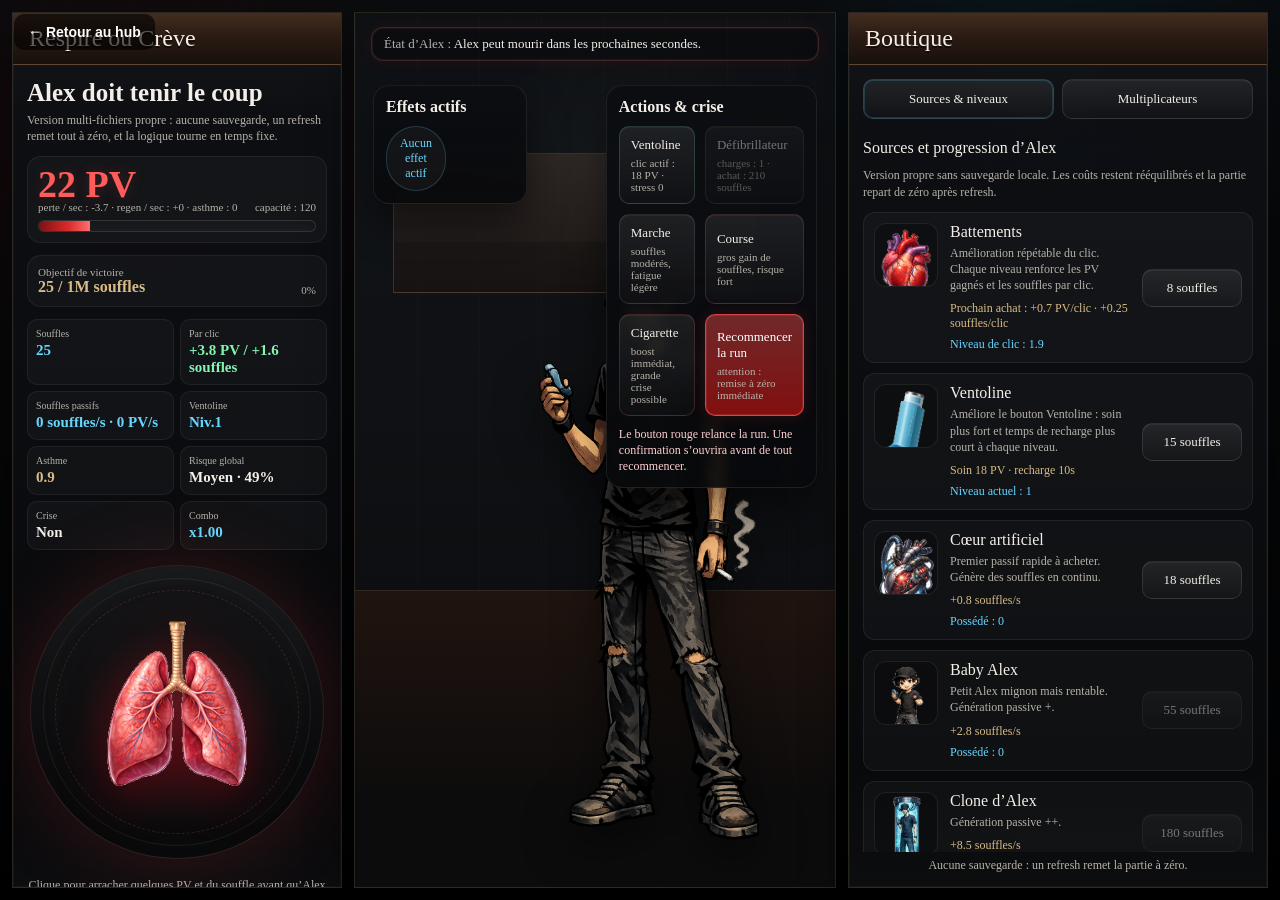
==== Alexouu/index.html @ d7e81167 "first commit" ====
<!DOCTYPE html>
<html lang="fr">
<head>
<meta charset="UTF-8" />
<meta name="viewport" content="width=device-width, initial-scale=1.0" />
<title>Respire ou Crève — Alex Clicker</title>
<link rel="stylesheet" href="styles.css" />
</head>
<body>
<audio id="bgMusic" src="assets/Alexidle.wav" loop preload="auto"></audio>
<div id="finalVideoOverlay" aria-hidden="true">
  <video id="finalVideo" preload="auto" playsinline src="assets/finale.mp4"></video>
  <div id="finalVideoText">omg t tro bo</div>
</div>
<div id="game">
  <section class="panel left">
    <div class="wood">Respire ou Crève</div>
    <div class="stats">
      <div class="title">
        <h1>Alex doit tenir le coup</h1>
        <div class="sub">Version multi-fichiers propre : aucune sauvegarde, un refresh remet tout à zéro, et la logique tourne en temps fixe.</div>
      </div>
      <div class="card" id="hpCard">
        <div class="hp-top">
          <div>
            <div class="hp-num" id="hpText">12 PV</div>
            <div class="small" id="drainText">perte / sec : -3.5</div>
          </div>
          <div class="small">capacité : <span id="maxHpText">100</span></div>
        </div>
        <div class="bar"><div class="fill" id="hpFill"></div></div>
      </div>
      <div class="card goalbox">
        <div class="hp-top">
          <div>
            <div class="small">Objectif de victoire</div>
            <div class="value gold" id="goalText">0 / 1M souffles</div>
          </div>
          <div class="small" id="goalPctText">0%</div>
        </div>
      </div>
      <div class="grid">
        <div class="mini"><div class="label">Souffles</div><div class="value blue" id="souffleText">0</div></div>
        <div class="mini"><div class="label">Par clic</div><div class="value green" id="clickText">+3 PV / +1 souffles</div></div>
        <div class="mini"><div class="label">Souffles passifs</div><div class="value blue" id="passiveText">0.0/s</div></div>
        <div class="mini"><div class="label">Ventoline</div><div class="value blue" id="ventolineLevelText">Niv.1</div><div class="hudbar"><div class="hudfill bluefill" id="ventolineFill"></div></div></div>
        <div class="mini"><div class="label">Asthme</div><div class="value gold" id="asthmaText">1.0</div><div class="hudbar"><div class="hudfill goldfill" id="asthmaFill"></div></div></div>
        <div class="mini"><div class="label">Risque global</div><div class="value" id="riskText">Faible</div><div class="hudbar"><div class="hudfill redfill" id="riskFill"></div></div></div>
        <div class="mini"><div class="label">Crise</div><div class="value safe" id="crisisText">Non</div><div class="hudbar"><div class="hudfill greenfill" id="crisisFill"></div></div></div>
        <div class="mini"><div class="label">Combo</div><div class="value blue" id="comboText">x1.00</div><div class="hudbar"><div class="hudfill bluefill" id="comboFill"></div></div></div>
      </div>
      <button id="lungButton" aria-label="Respirer"><div class="lungring"></div><img src="assets/poumons.png" alt="Poumons"></button>
      <div class="caption">Clique pour arracher quelques PV et du souffle avant qu’Alex ne s’effondre.</div>
    </div>
  </section>

  <section class="panel center">
    <div class="stage">
      <div class="topbar" id="stageTopbar">État d’Alex : <span id="stageMessage">Il peut mourir dans les prochaines secondes.</span></div>
      <div class="shelf"></div>
      <div class="floor"></div>
      <div id="stageEffects">
        <h3>Effets actifs</h3>
        <div id="effects"></div>
      </div>
      <div id="accumulation"></div>
      <div class="main-alex"><img src="assets/alex.png" alt="Alex"></div>
      <div id="stageActions">
        <h3>Actions & crise</h3>
        <div class="btns">
          <button type="button" class="btn good" id="ventolineBtn">Ventoline <small id="ventolineInfo">clic actif : soigne et stabilise</small></button>
          <button type="button" class="btn warn" id="defibBtn">Défibrillateur <small id="defibInfo">charges : 0</small></button>
          <button type="button" class="btn" id="walkBtn">Marche <small>souffles modérés, fatigue légère</small></button>
          <button type="button" class="btn bad" id="runBtn">Course <small>gros gain de souffles, risque fort</small></button>
          <button type="button" class="btn bad" id="smokeBtn">Cigarette <small>boost immédiat, grande crise possible</small></button>
          <button type="button" class="btn danger" id="restartBtn">Recommencer la run <small>attention : remise à zéro immédiate</small></button>
        </div>
        <div class="restartWarn">Le bouton rouge relance la run. Une confirmation s’ouvrira avant de tout recommencer.</div>
      </div>
      <div id="notifications"></div>
      <div id="panicOverlay"></div>
      <div id="spawn"></div>
      <div class="flash red" id="flashRed"></div>
      <div class="flash blue" id="flashBlue"></div>
      <div id="confirmRestart">
        <div class="overlay confirm">
          <h2>Êtes-vous sûr de vouloir recommencer la run ?</h2>
          <p>La progression de la run en cours sera remise à zéro. Utilise seulement ce bouton si tu veux vraiment repartir du début.</p>
          <div class="row">
            <button type="button" class="buy" id="cancelRestartBtn">Annuler</button>
            <button type="button" class="buy danger" id="confirmRestartBtn">Oui, recommencer</button>
          </div>
        </div>
      </div>
      <div id="death">
        <div class="overlay">
          <h2>Alex est KO.</h2>
          <p>Relance pour repartir avec la progression rééquilibrée et des achats plus accessibles.</p>
          <div class="row"><button type="button" class="buy danger" id="retryBtn">Relancer</button></div>
        </div>
      </div>
      <div id="victory">
        <div class="overlay victory">
          <h2>Bravo, tu as gagné la partie !</h2>
          <p>Grâce à toi, je peux aller voter, je ne vais pas aller rejoindre JMLP.</p>
          <div class="row"><button type="button" class="buy" id="victoryRetryBtn">Relancer une partie</button></div>
        </div>
      </div>
    </div>
  </section>

  <section class="panel right">
    <div class="wood">Boutique</div>
    <div class="tabs">
      <button class="tab active" data-tab="shopTab">Sources & niveaux</button>
      <button class="tab" data-tab="upgradeTab">Multiplicateurs</button>
    </div>
    <div class="tabc active" id="shopTab">
      <div class="shoptitle">Sources et progression d’Alex</div>
      <div class="note">Version propre sans sauvegarde locale. Les coûts restent rééquilibrés et la partie repart de zéro après refresh.</div>
      <div class="list" id="shopList"></div>
    </div>
    <div class="tabc" id="upgradeTab">
      <div class="shoptitle">Améliorations achetables</div>
      <div class="note">Améliorations positives uniquement : clic, multiplicateurs de production, puissance de ventoline et boosts globaux.</div>
      <div class="list" id="upgradeList"></div>
    </div>
    <div class="tiny">Aucune sauvegarde : un refresh remet la partie à zéro.</div>
  </section>
</div>

<script src="game.js" defer></script>
<a href="../../index.html"
   style="position:fixed;top:14px;left:14px;z-index:9999;padding:10px 14px;border-radius:10px;background:rgba(0,0,0,.62);color:#fff;text-decoration:none;font-family:Arial,sans-serif;font-weight:700">
  ← Retour au hub
</a>
</body>
</html>
---- Alexouu/styles.css ----
:root{
  --bg:#08090b;
  --panel:#101318;
  --panel2:#171b22;
  --line:rgba(210,185,145,.16);
  --text:#f3efe8;
  --muted:#b6b2aa;
  --red:#ff5b5b;
  --red2:#ff8c8c;
  --blue:#66d7ff;
  --green:#84f4af;
  --gold:#d8bb86;
  --shadow:0 18px 42px rgba(0,0,0,.48);
}
*{box-sizing:border-box}
html,body{margin:0;height:100%;font-family:Georgia,"Times New Roman",serif;color:var(--text);background:
radial-gradient(circle at 12% 18%, rgba(180,0,0,.12), transparent 20%),
radial-gradient(circle at 82% 10%, rgba(0,120,150,.14), transparent 20%),
linear-gradient(180deg,#0b0d10,#060708 52%,#020203);overflow:hidden}
body::before{content:"";position:fixed;inset:0;pointer-events:none;background:
repeating-linear-gradient(90deg, rgba(255,255,255,.014) 0 1px, transparent 1px 64px),
repeating-linear-gradient(180deg, rgba(255,255,255,.01) 0 1px, transparent 1px 48px),
radial-gradient(circle at center, transparent 38%, rgba(0,0,0,.28) 82%);opacity:.4}
#game{height:100vh;display:grid;grid-template-columns:360px 1fr 460px;gap:12px;padding:12px}
.panel{position:relative;overflow:hidden;background:linear-gradient(180deg, rgba(14,16,20,.96), rgba(8,9,11,.92));border:1px solid var(--line);box-shadow:var(--shadow), inset 0 0 0 1px rgba(255,255,255,.03)}
.panel::before{content:"";position:absolute;inset:0;pointer-events:none;background:linear-gradient(180deg, rgba(255,255,255,.03), transparent 12%, transparent 86%, rgba(255,255,255,.02))}
.wood{position:relative;z-index:2;padding:14px 18px;font-size:28px;background:linear-gradient(180deg,#442d20,#2a1b13 46%,#17100b);border-bottom:1px solid rgba(214,188,146,.18);text-shadow:0 2px 0 rgba(0,0,0,.5)}
.left{display:flex;flex-direction:column}
.stats{padding:18px;display:flex;flex-direction:column;gap:14px;position:relative;z-index:2}
.title h1{margin:0;font-size:30px}.sub{margin-top:6px;color:var(--muted);font-size:14px;line-height:1.35}
.card{background:rgba(255,255,255,.03);border:1px solid rgba(255,255,255,.06);border-radius:14px;padding:12px}
.hp-top{display:flex;justify-content:space-between;align-items:flex-end;gap:8px;flex-wrap:wrap}
.hp-num{font-size:44px;line-height:.9;color:var(--red);font-weight:700;text-shadow:0 0 14px rgba(255,90,90,.18)}
.small{font-size:12px;color:var(--muted)}
.bar{height:14px;margin-top:8px;border-radius:999px;overflow:hidden;background:rgba(255,255,255,.06);border:1px solid rgba(255,255,255,.08);box-shadow:inset 0 8px 14px rgba(0,0,0,.35)}
.fill{height:100%;width:0%;transition:width .18s ease, filter .18s ease}
#hpFill{background:linear-gradient(90deg,#7d1010,#da2b2b 58%,#ff6f6f)}
.critical #hpFill{animation:pulsebar .55s infinite alternate}
@keyframes pulsebar{from{filter:brightness(.9)}to{filter:brightness(1.2)}}
.grid{display:grid;grid-template-columns:1fr 1fr;gap:8px}
.mini{background:rgba(255,255,255,.03);border:1px solid rgba(255,255,255,.06);border-radius:12px;padding:10px}
.label{font-size:11px;color:var(--muted);margin-bottom:4px}.value{font-size:17px;font-weight:700}.blue{color:var(--blue)}.green{color:var(--green)}.gold{color:var(--gold)}.alert{color:var(--red2)}
.hudbar{display:none}
.hudfill{height:100%;width:0%;transition:width .18s ease}.redfill{background:linear-gradient(90deg,#681010,#dc3d3d,#ff9a9a)}.bluefill{background:linear-gradient(90deg,#0d4965,#49c6ff,#9fe9ff)}.goldfill{background:linear-gradient(90deg,#86610d,#d9bb83,#ffe1a0)}.greenfill{background:linear-gradient(90deg,#1e6336,#52d282,#bafed0)}
#lungButton{position:relative;width:312px;height:312px;margin:4px auto 0;border:0;border-radius:50%;cursor:pointer;background:
radial-gradient(circle at 50% 46%, rgba(255,255,255,.08), transparent 22%),
radial-gradient(circle at 50% 54%, rgba(255,58,58,.16), rgba(15,0,0,.14) 46%, transparent 76%),
linear-gradient(180deg, rgba(255,255,255,.05), rgba(255,255,255,.02));
box-shadow:0 0 0 1px rgba(255,255,255,.08),0 0 80px rgba(255,60,60,.18),inset 0 -24px 45px rgba(0,0,0,.46),inset 0 14px 28px rgba(255,255,255,.03);overflow:hidden;transition:transform .06s ease, filter .12s ease}
#lungButton:hover{filter:brightness(1.04)}#lungButton:active,#lungButton.clicked{transform:scale(.97)}
#lungButton::before{content:"";position:absolute;inset:12px;border-radius:50%;border:1px solid rgba(255,255,255,.07)}
#lungButton img{position:absolute;inset:26px;width:calc(100% - 52px);height:calc(100% - 52px);object-fit:contain;filter:drop-shadow(0 10px 22px rgba(120,0,12,.55));animation:breath 1.95s ease-in-out infinite}
.lungring{position:absolute;inset:24px;border-radius:50%;border:1px dashed rgba(255,130,130,.16);animation:ring 2s ease-in-out infinite}
@keyframes breath{0%,100%{transform:scale(.96)}50%{transform:scale(1.035)}}@keyframes ring{0%,100%{transform:scale(.98);opacity:.22}50%{transform:scale(1.04);opacity:.42}}
.caption{text-align:center;color:var(--muted);margin-top:8px;font-size:13px}
.section{padding:14px;margin:0 18px 18px;position:relative;z-index:2;background:rgba(255,255,255,.03);border:1px solid rgba(255,255,255,.06);border-radius:14px}.section h3,.shoptitle{margin:0 0 10px;font-size:18px}
.btns{display:grid;grid-template-columns:1fr 1fr;gap:10px}
button{font-family:inherit}
.btn,.tab,.buy{cursor:pointer;color:var(--text);border:1px solid rgba(255,255,255,.1);background:linear-gradient(180deg, rgba(255,255,255,.08), rgba(255,255,255,.02));box-shadow:inset 0 1px 0 rgba(255,255,255,.05);transition:filter .12s ease, transform .05s ease, border-color .12s ease}
.btn:hover,.tab:hover,.buy:hover{filter:brightness(1.08);border-color:rgba(255,255,255,.18)}.btn:active,.tab:active,.buy:active{transform:translateY(1px)}
.btn{border-radius:10px;padding:11px 12px;text-align:left;min-height:62px}.btn small{display:block;color:var(--muted);margin-top:4px}.btn.good{border-color:rgba(132,244,175,.18)}.btn.bad{border-color:rgba(255,123,123,.18)}.btn.warn{border-color:rgba(217,185,131,.2)}
.buy[disabled],.btn[disabled]{opacity:.45;cursor:not-allowed;filter:none!important}
#effects{display:flex;flex-wrap:wrap;gap:8px}.pill{padding:7px 10px;border-radius:999px;font-size:13px;background:rgba(255,255,255,.04);border:1px solid rgba(255,255,255,.08);color:var(--muted)}.pill.good{color:var(--green);border-color:rgba(132,244,175,.2)}.pill.bad{color:var(--red2);border-color:rgba(255,123,123,.2)}.pill.neutral{color:var(--blue);border-color:rgba(102,215,255,.2)}
#achievements{display:grid;gap:8px;max-height:160px;overflow:auto}.ach{border-radius:10px;padding:10px;border:1px solid rgba(255,255,255,.07);background:rgba(255,255,255,.03);font-size:14px}.locked{opacity:.55}
.center{position:relative}.stage{position:absolute;inset:0;background:
linear-gradient(180deg, rgba(0,0,0,.18), transparent 18%, transparent 72%, rgba(0,0,0,.34)),
radial-gradient(circle at 58% 18%, rgba(255,255,255,.03), transparent 20%),
linear-gradient(180deg,#111418 0%, #0f1114 44%, #090a0c 100%)}
.stage::before{content:"";position:absolute;inset:0;background:repeating-linear-gradient(90deg, rgba(255,255,255,.012) 0 1px, transparent 1px 62px)}
.topbar{position:absolute;left:16px;right:16px;top:14px;z-index:8;padding:10px 14px;border-radius:12px;background:rgba(0,0,0,.28);border:1px solid rgba(255,255,255,.06);color:var(--muted);font-size:15px}.topbar.critical{border-color:rgba(255,123,123,.22);box-shadow:0 0 0 1px rgba(255,123,123,.08) inset, 0 0 18px rgba(255,0,0,.08)}
#stageMessage{color:var(--text)}
.shelf{position:absolute;left:8%;right:18%;top:16%;height:140px;border:1px solid rgba(214,188,146,.16);background:linear-gradient(180deg, rgba(255,255,255,.04), rgba(255,255,255,.01)),linear-gradient(180deg, rgba(80,51,31,.28), rgba(37,22,16,.46));box-shadow:inset 0 -50px 0 rgba(0,0,0,.18)}
.floor{position:absolute;left:0;right:0;bottom:0;height:34%;background:linear-gradient(180deg,#20140f,#0d0c0c 68%);border-top:1px solid rgba(214,188,146,.16)}
.main-alex{position:absolute;right:36px;bottom:0;height:min(78vh,760px);z-index:5;pointer-events:none;filter:drop-shadow(0 18px 22px rgba(0,0,0,.5))}.main-alex img{height:100%;width:auto;display:block;object-fit:contain}
#accumulation{position:absolute;left:2%;right:16%;bottom:7%;top:23%;z-index:7;pointer-events:none;display:flex;flex-wrap:wrap;align-content:flex-end;align-items:flex-end;gap:6px 10px;padding:12px 4px;overflow:hidden}
.alex-sprite{position:relative;pointer-events:none;filter:drop-shadow(0 8px 10px rgba(0,0,0,.24));opacity:.96;transform-origin:center bottom;flex:0 0 auto}
.alex-sprite.heart{width:46px}.alex-sprite.baby{width:58px}.alex-sprite.clone{width:70px}.alex-sprite.cyber{width:84px}.alex-sprite.mega{width:96px}.alex-sprite.god{width:108px}
#stageActions,#stageEffects{position:absolute;z-index:12;background:linear-gradient(180deg, rgba(12,14,18,.96), rgba(8,9,11,.94));border:1px solid rgba(255,255,255,.08);border-radius:16px;box-shadow:var(--shadow);padding:14px;backdrop-filter:blur(4px)}
#stageActions{right:18px;left:auto;top:72px;width:min(390px,42%)}
#stageEffects{left:18px;top:72px;width:min(300px,30%)}
#stageActions h3,#stageEffects h3{margin:0 0 10px;font-size:18px}
#stageActions .btns{display:grid;grid-template-columns:1fr 1fr;gap:10px}
#stageActions .btn{min-height:62px}
#stageActions .restartWarn{margin-top:10px;color:#ffd0d0;font-size:13px;line-height:1.35}
#stageEffects #effects{display:grid;grid-template-columns:1fr 1fr;gap:8px}
#stageEffects .pill{min-height:40px;display:flex;align-items:center;justify-content:center;text-align:center;padding:9px 10px}
.btn.danger,.buy.danger{border-color:rgba(255,95,95,.65);background:linear-gradient(180deg, rgba(255,84,84,.42), rgba(140,16,16,.92));color:#fff;box-shadow:0 0 0 1px rgba(255,95,95,.18) inset,0 0 16px rgba(255,60,60,.14)}
#restartBtn{border-color:rgba(255,95,95,.65)!important;background:linear-gradient(180deg, rgba(255,84,84,.42), rgba(140,16,16,.92))!important;color:#fff}
#notifications{position:absolute;right:22px;left:auto;bottom:20px;width:360px;display:flex;flex-direction:column;gap:10px;z-index:13}
.notice{padding:12px 14px;border-radius:12px;background:linear-gradient(180deg, rgba(13,14,17,.96), rgba(8,9,11,.94));border:1px solid rgba(255,255,255,.08);box-shadow:var(--shadow);animation:slideIn .25s ease, fadeOut .35s ease 4.4s forwards}.notice.good{border-color:rgba(132,244,175,.22)}.notice.bad{border-color:rgba(255,123,123,.22)}.notice.neutral{border-color:rgba(102,215,255,.22)}.notice.epic{border-color:rgba(217,185,131,.32);box-shadow:var(--shadow),0 0 24px rgba(217,185,131,.12)}.notice .t{font-size:16px;font-weight:700;margin-bottom:4px}.notice .b{font-size:14px;color:var(--muted)}
@keyframes slideIn{from{transform:translateY(12px);opacity:0}to{transform:translateY(0);opacity:1}}@keyframes fadeOut{to{opacity:0;transform:translateY(-4px)}}
.float{position:absolute;font-weight:700;white-space:nowrap;text-shadow:0 2px 6px rgba(0,0,0,.55);animation:floatup 1.1s ease forwards}.float.good{color:var(--green)}.float.bad{color:var(--red2)}.float.blue{color:var(--blue)}.float.gold{color:var(--gold)}
@keyframes floatup{0%{transform:translateY(0) scale(.92);opacity:0}20%{opacity:1}100%{transform:translateY(-58px) scale(1.05);opacity:0}}
.flash{position:absolute;inset:0;pointer-events:none;z-index:11;opacity:0}.flash.red{background:rgba(255,0,0,.14)}.flash.blue{background:rgba(80,200,255,.12)}.flash.show{animation:flash .38s ease}@keyframes flash{0%{opacity:0}20%{opacity:1}100%{opacity:0}}
#panicOverlay{position:absolute;inset:0;pointer-events:none;z-index:9;opacity:0;transition:opacity .18s ease;background:radial-gradient(circle at center, transparent 18%, rgba(170,28,28,.14) 64%, rgba(0,0,0,.52) 100%),repeating-linear-gradient(180deg, rgba(255,255,255,.02) 0 1px, transparent 1px 7px);mix-blend-mode:screen}
.stage.panic-low{filter:saturate(.96) brightness(.98)}
.stage.panic-mid{animation:panicShakeSoft .18s infinite alternate}
.stage.panic-high{animation:panicShakeHard .11s infinite alternate}
#lungButton.panic{box-shadow:0 0 0 1px rgba(255,255,255,.08),0 0 95px rgba(255,60,60,.24),inset 0 -24px 45px rgba(0,0,0,.46),inset 0 14px 28px rgba(255,255,255,.03)}
@keyframes panicShakeSoft{from{transform:translateX(-1px) translateY(0)}to{transform:translateX(1px) translateY(-1px)}}
@keyframes panicShakeHard{from{transform:translateX(-2px) translateY(1px)}to{transform:translateX(2px) translateY(-1px)}}
#confirmRestart,#death,#victory{position:absolute;inset:0;z-index:20;display:none;place-items:center;background:rgba(0,0,0,.74)}#confirmRestart.show,#death.show,#victory.show{display:grid}.overlay{width:min(520px,92%);padding:24px;border-radius:18px;background:linear-gradient(180deg, rgba(14,15,18,.98), rgba(8,9,11,.96));border:1px solid rgba(255,255,255,.09);box-shadow:var(--shadow)}.overlay h2{margin:0 0 10px;font-size:34px;color:var(--red2)}.overlay p{color:var(--muted);line-height:1.5}.overlay .row{display:flex;gap:12px;flex-wrap:wrap;margin-top:16px}.overlay.confirm h2{font-size:30px;color:var(--text)}.overlay.victory{border-color:rgba(132,244,175,.38);box-shadow:var(--shadow),0 0 28px rgba(132,244,175,.14)}.overlay.victory h2{color:var(--green)}
.right{display:flex;flex-direction:column}.tabs{display:grid;grid-template-columns:1fr 1fr;gap:8px;padding:14px;position:relative;z-index:2}.tab{border-radius:10px;padding:11px 10px;font-size:15px}.tab.active{border-color:rgba(102,215,255,.22);box-shadow:0 0 0 1px rgba(102,215,255,.16) inset}
.tabc{display:none;flex:1;overflow:auto;padding:0 14px 14px;position:relative;z-index:2}.tabc.active{display:block}.shoptitle{margin-top:6px}.note{color:var(--muted);font-size:14px;line-height:1.45}.list{display:grid;gap:10px;margin-top:10px}
.cat{margin-top:14px;border:1px solid rgba(255,255,255,.06);border-radius:14px;background:rgba(255,255,255,.02);overflow:hidden}.cathead{padding:10px 12px;font-size:16px;color:#e6dfd3;border-bottom:1px solid rgba(255,255,255,.06);background:linear-gradient(180deg, rgba(255,255,255,.04), rgba(255,255,255,.01))}.catitems{display:grid;gap:10px;padding:10px}
.item{position:relative;border:1px solid rgba(255,255,255,.07);background:rgba(255,255,255,.03);border-radius:12px;padding:12px}.item.bought{border-color:rgba(132,244,175,.42);outline:2px solid rgba(132,244,175,.18);background:linear-gradient(180deg, rgba(29,92,48,.28), rgba(16,38,24,.20)),rgba(255,255,255,.03);box-shadow:0 0 0 1px rgba(132,244,175,.10) inset,0 0 18px rgba(80,180,110,.10)}.item.bought::before{content:"ACHETÉE";position:absolute;top:10px;right:12px;font-size:12px;font-weight:700;letter-spacing:.8px;color:#e7fff0;background:rgba(64,160,96,.26);border:1px solid rgba(132,244,175,.42);padding:4px 8px;border-radius:999px}
.top{display:flex;justify-content:space-between;gap:12px;align-items:flex-start}.info{display:flex;gap:12px;align-items:flex-start;min-width:0}.thumb{width:74px;height:74px;flex:0 0 74px;border-radius:12px;background:rgba(0,0,0,.24);border:1px solid rgba(255,255,255,.08);display:grid;place-items:center;overflow:hidden}.thumb img{max-width:100%;max-height:100%;object-fit:contain;display:block}
.name{font-size:19px;margin-bottom:4px;padding-right:22px}.desc{color:var(--muted);font-size:14px;line-height:1.35}.meta{color:var(--gold);font-size:14px;margin-top:8px}.owned{color:var(--blue);font-size:14px;margin-top:6px}
.buy{border-radius:10px;padding:11px 12px;min-width:112px;align-self:center}.item.bought .name{color:var(--green)}.item.bought .meta,.item.bought .owned{color:#d8ffe6}.item.bought .buy{color:#d8ffe6;border-color:rgba(132,244,175,.36);background:linear-gradient(180deg, rgba(80,180,110,.28), rgba(40,90,58,.16))}
.footer{padding:0 14px 14px;position:relative;z-index:2}#resetSave{width:100%;padding:13px 14px;border-radius:10px;border-color:rgba(255,123,123,.2)}.tiny{text-align:center;font-size:12px;color:var(--muted);padding:6px 10px 14px}

/* compact typography + audio version */
body{font-size:14px}
.wood{padding:12px 16px;font-size:24px}
.stats{padding:14px;gap:12px}
.title h1{font-size:25px}
.sub{font-size:12px;line-height:1.3}
.card{padding:10px}
.hp-num{font-size:38px}
.small{font-size:11px}
.bar{height:12px;margin-top:7px}
.grid{gap:6px}
.mini{padding:8px;border-radius:10px}
.label{font-size:10px;margin-bottom:3px}
.value{font-size:15px}
#goalText{font-size:16px}
#lungButton{width:292px;height:292px}
.caption{font-size:12px}
.topbar{padding:8px 12px;font-size:13px}
#stageActions h3,#stageEffects h3,.section h3,.shoptitle{font-size:16px}
#stageActions,#stageEffects{padding:12px}
.btn,.buy,.tab{font-size:13px}
.btn{padding:10px 11px;min-height:58px}
.btn small{font-size:11px}
#stageActions .restartWarn{font-size:12px}
.pill{font-size:12px;padding:6px 9px}
.note,.desc,.meta,.owned{font-size:12px}
.cathead{font-size:14px}
.name{font-size:16px}
.thumb{width:64px;height:64px;flex:0 0 64px}
.item{padding:10px}
.buy{padding:10px 11px;min-width:100px}
.overlay h2{font-size:30px}
.overlay.confirm h2{font-size:26px}
.overlay p,.tiny{font-size:12px}


#finalVideoOverlay{position:fixed;inset:0;z-index:120;display:none;background:#000;align-items:center;justify-content:center}
#finalVideoOverlay.show{display:flex}
#finalVideo{width:100vw;height:100vh;object-fit:contain;background:#000}
#finalVideoText{position:absolute;top:7vh;left:50%;transform:translateX(-50%);z-index:121;color:#fff;font-size:clamp(28px,5vw,74px);font-weight:700;text-align:center;padding:14px 24px;border-radius:18px;background:rgba(0,0,0,.45);border:1px solid rgba(255,255,255,.18);text-shadow:0 3px 14px rgba(0,0,0,.5)}

@media (max-width:1360px){#game{grid-template-columns:330px 1fr 420px}.main-alex{right:22px;height:min(72vh,700px)}#stageActions{right:18px;width:min(340px,44%)}#stageEffects{left:18px;top:72px;width:min(260px,32%)}#accumulation{right:12%;top:24%;bottom:7%}}
@media (max-width:1120px){html,body{overflow:auto}#game{height:auto;min-height:100vh;grid-template-columns:1fr}.center{min-height:1060px}.main-alex{right:18px;height:64vh;opacity:.18}#stageActions{left:18px;right:18px;top:74px;width:auto}#stageEffects{left:18px;right:18px;top:430px;width:auto}#notifications{right:18px;bottom:210px;width:min(360px,calc(100% - 36px))}#accumulation{left:4%;right:4%;top:38%;bottom:26%;gap:6px 8px}}
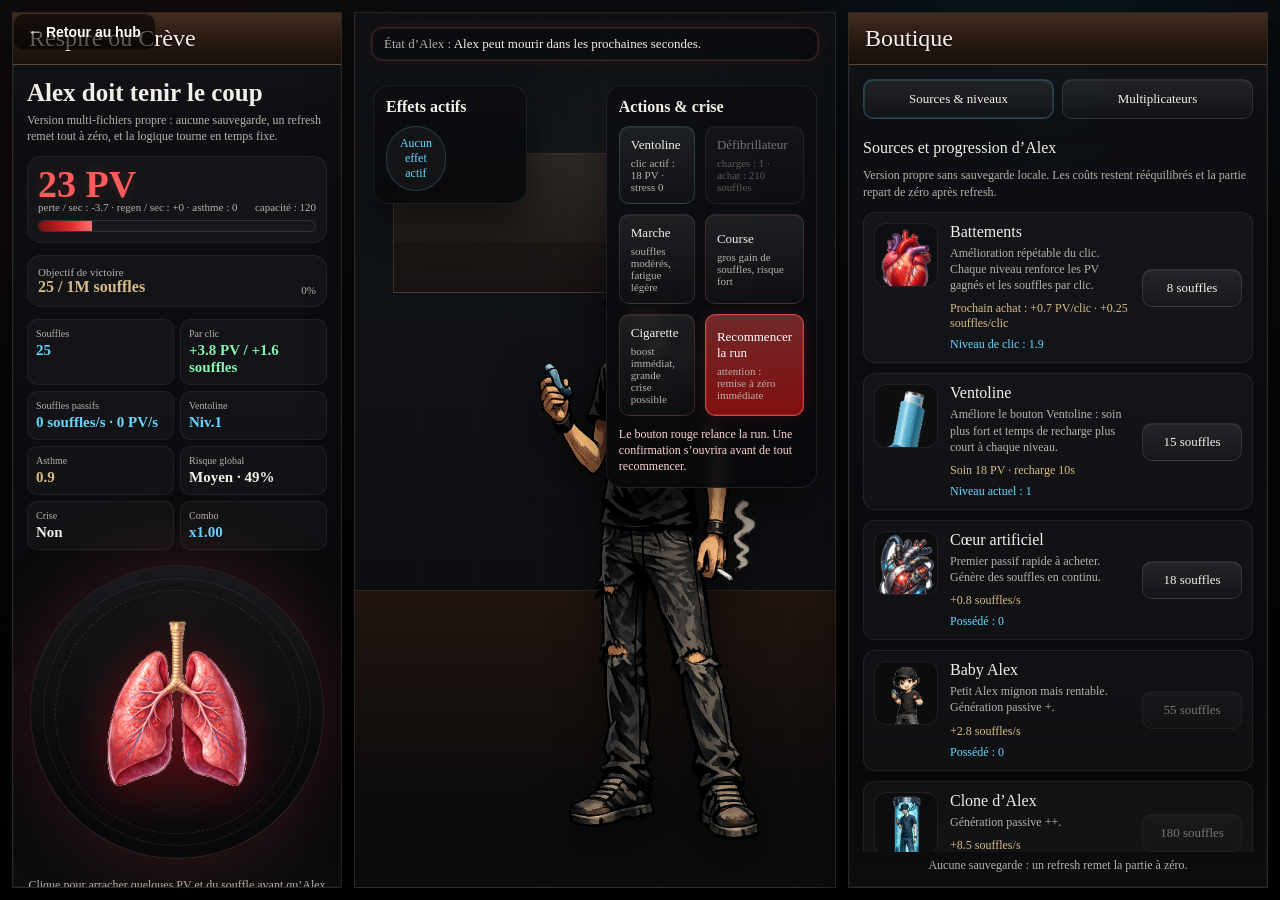
==== commit 8b5756df: "Update hub integration, Zerbiboss logic, and audio behavior" ====
--- a/Alexouu/index.html
+++ b/Alexouu/index.html
@@ -130,7 +130,7 @@
 </div>
 
 <script src="game.js" defer></script>
-<a href="../../index.html"
+<a href="../index.html"
    style="position:fixed;top:14px;left:14px;z-index:9999;padding:10px 14px;border-radius:10px;background:rgba(0,0,0,.62);color:#fff;text-decoration:none;font-family:Arial,sans-serif;font-weight:700">
   ← Retour au hub
 </a>
